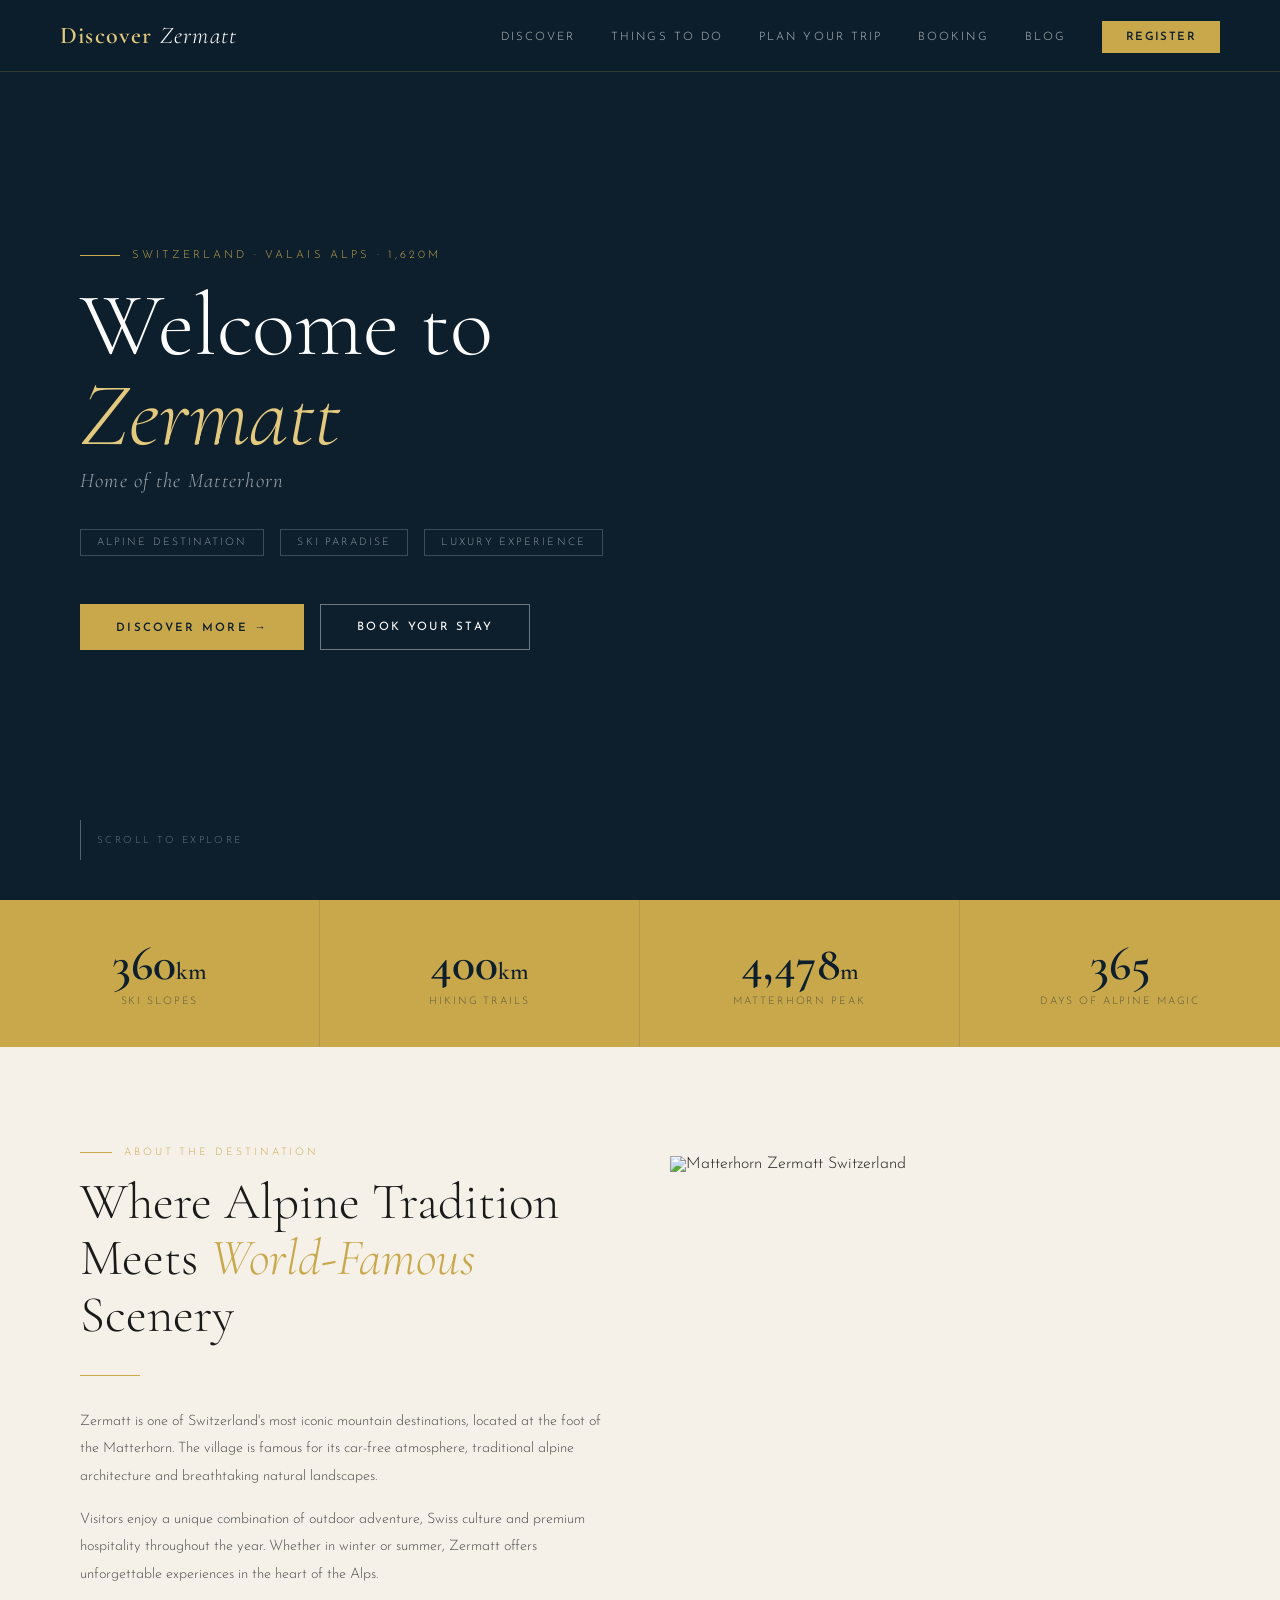
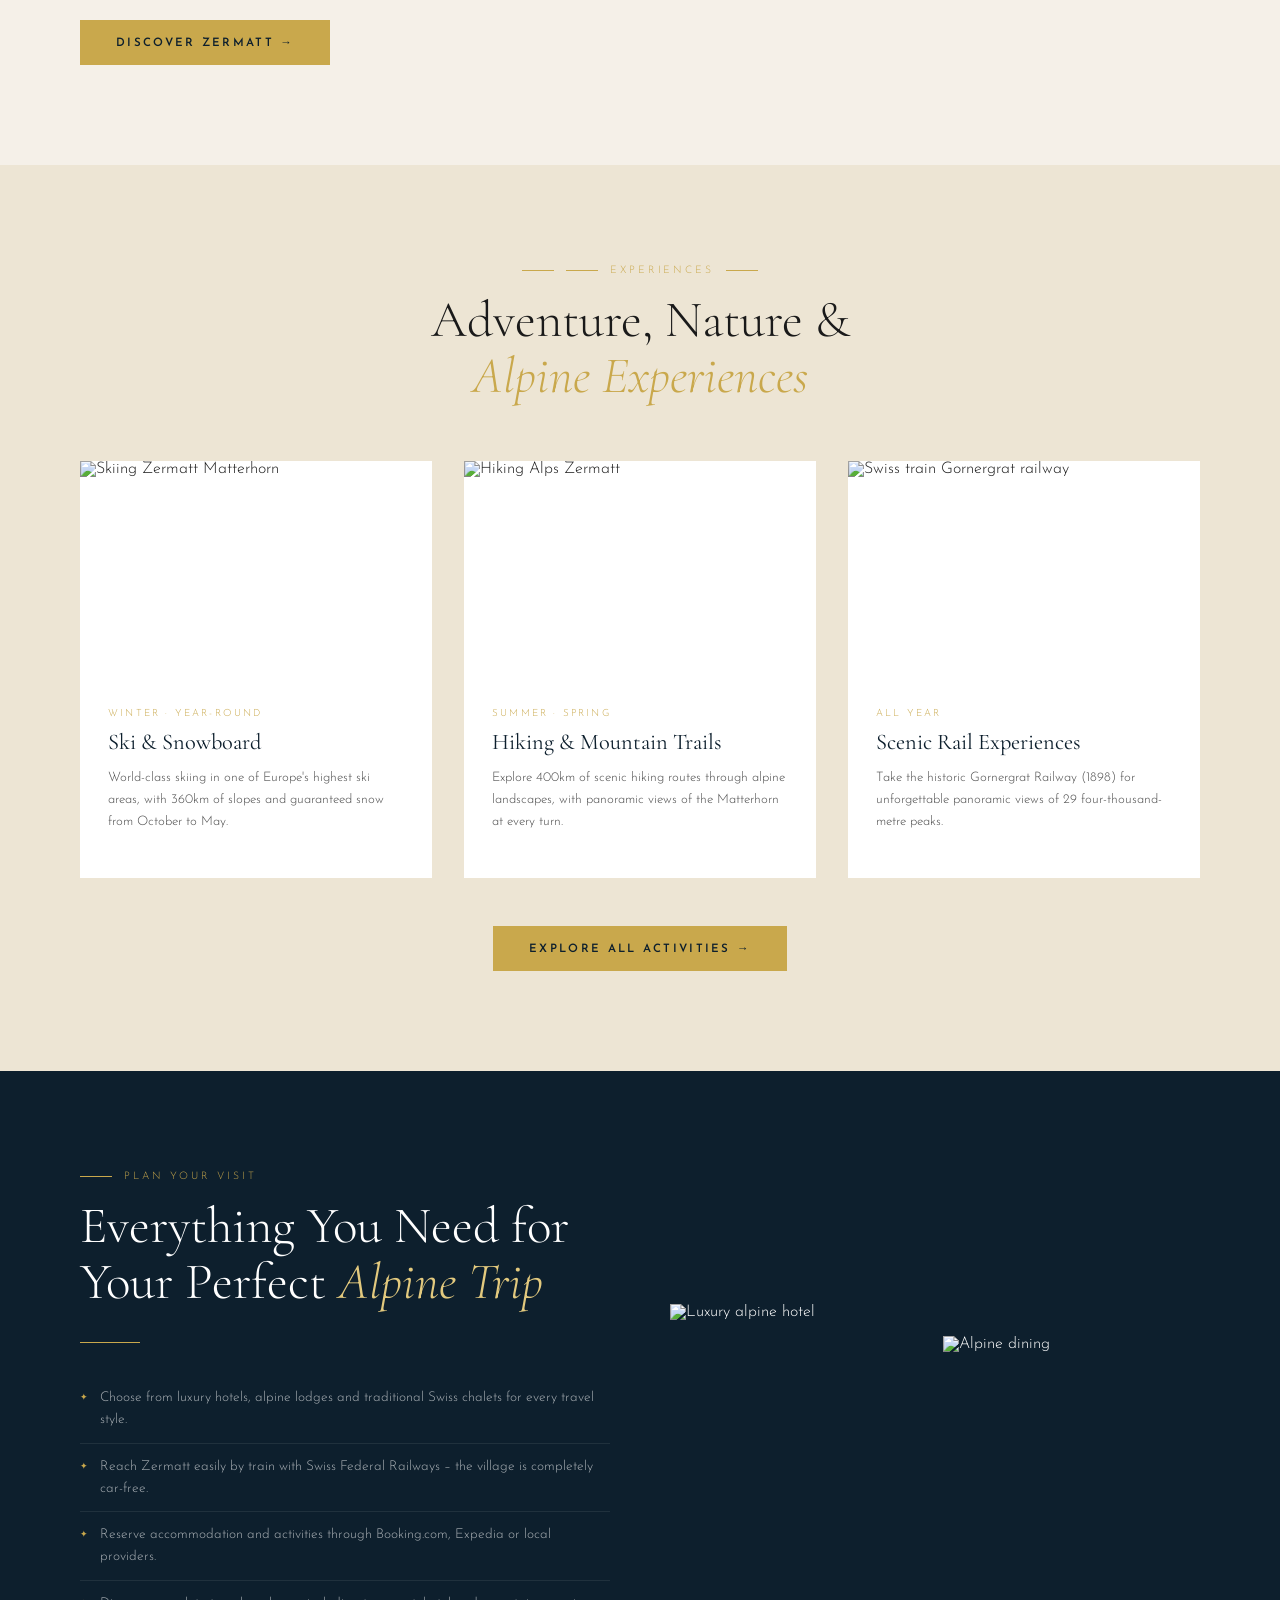
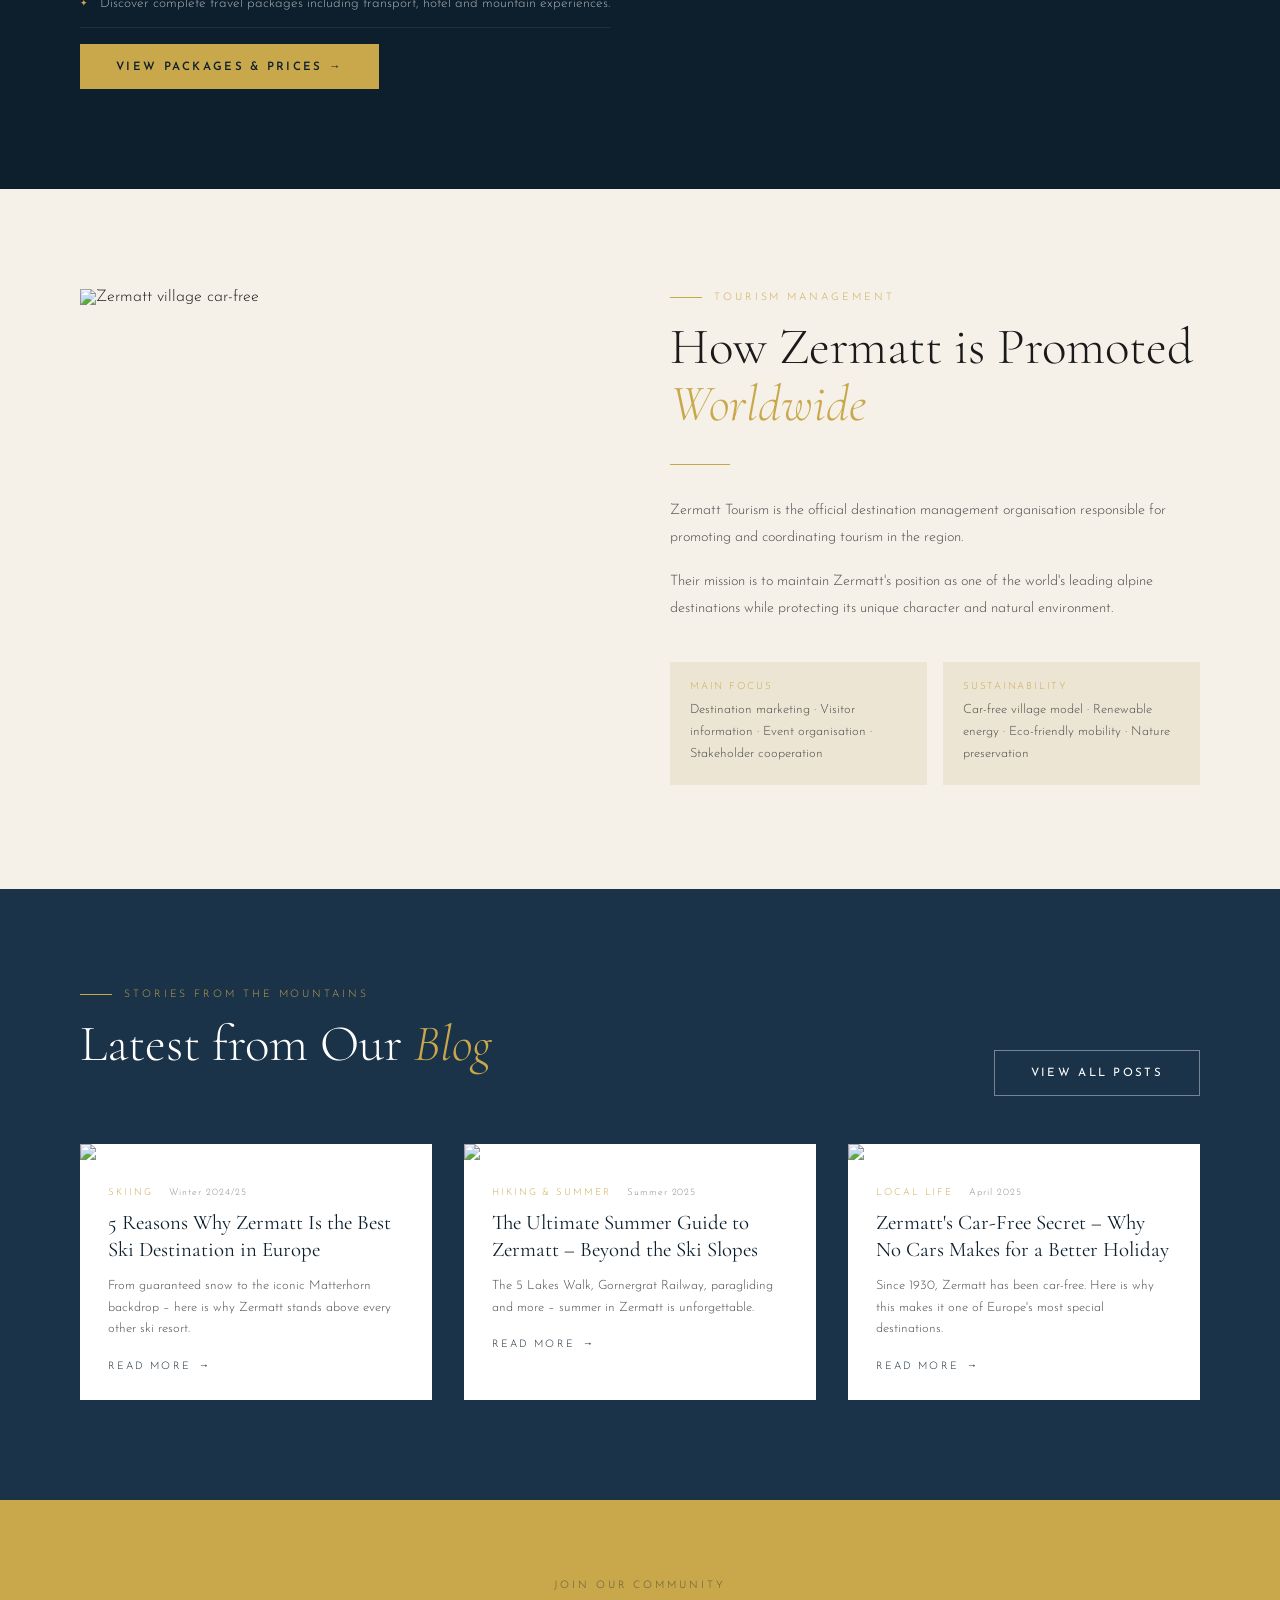
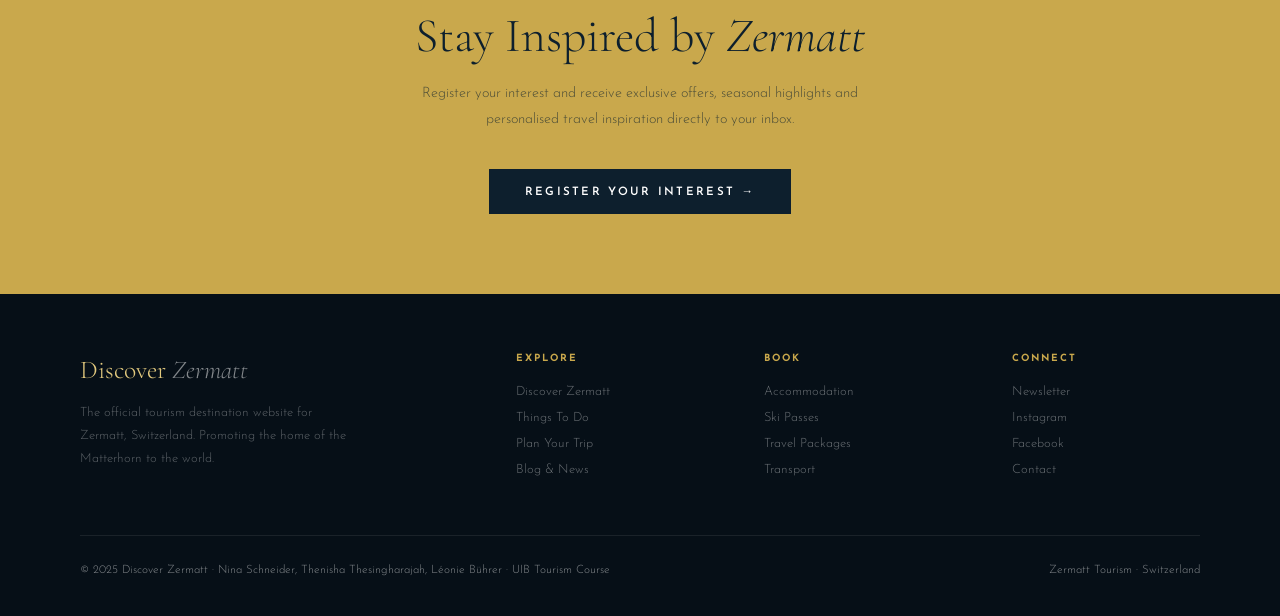
==== index.html @ 34cbb81f "Add files via upload" ====
<!DOCTYPE html>
<html lang="en">
<head>
<meta charset="UTF-8">
<meta name="viewport" content="width=device-width, initial-scale=1.0">
<title>Discover Zermatt – Home of the Matterhorn</title>
<meta name="description" content="Discover Zermatt – Switzerland's most iconic alpine destination. Plan your perfect mountain escape with world-class skiing, hiking, luxury hotels and breathtaking Matterhorn views.">
<link rel="stylesheet" href="style.css">
</head>
<body>

<nav>
  <a href="index.html" class="nav-logo">Discover <span>Zermatt</span></a>
  <ul class="nav-links">
    <li><a href="discover.html">Discover</a></li>
    <li><a href="things-to-do.html">Things To Do</a></li>
    <li><a href="plan.html">Plan Your Trip</a></li>
    <li><a href="booking.html">Booking</a></li>
    <li><a href="blog.html">Blog</a></li>
    <li><a href="register.html" class="nav-cta">Register</a></li>
  </ul>
</nav>

<!-- HERO -->
<section class="hero">
  <div class="hero-bg"></div>
  <div class="hero-overlay"></div>
  <div class="hero-content">
    <div class="hero-label">Switzerland · Valais Alps · 1,620m</div>
    <h1>Welcome to<br><em>Zermatt</em></h1>
    <p class="hero-sub">Home of the Matterhorn</p>
    <div class="hero-tags">
      <span class="hero-tag">Alpine Destination</span>
      <span class="hero-tag">Ski Paradise</span>
      <span class="hero-tag">Luxury Experience</span>
    </div>
    <div style="display:flex;gap:16px;flex-wrap:wrap;">
      <a href="discover.html" class="btn-primary">Discover More →</a>
      <a href="booking.html" class="btn-secondary">Book Your Stay</a>
    </div>
  </div>
  <div class="hero-scroll">
    <div class="scroll-line"></div>
    Scroll to explore
  </div>
</section>

<!-- STATS -->
<div class="stats-bar">
  <div class="stat">
    <div class="stat-number">360<span style="font-size:1.5rem">km</span></div>
    <div class="stat-label">Ski Slopes</div>
  </div>
  <div class="stat">
    <div class="stat-number">400<span style="font-size:1.5rem">km</span></div>
    <div class="stat-label">Hiking Trails</div>
  </div>
  <div class="stat">
    <div class="stat-number">4,478<span style="font-size:1.5rem">m</span></div>
    <div class="stat-label">Matterhorn Peak</div>
  </div>
  <div class="stat">
    <div class="stat-number">365</div>
    <div class="stat-label">Days of Alpine Magic</div>
  </div>
</div>

<!-- INTRO -->
<section class="section section-cream">
  <div class="grid-2">
    <div>
      <div class="section-label">About the Destination</div>
      <h2>Where Alpine Tradition Meets <em>World-Famous</em> Scenery</h2>
      <div class="gold-divider"></div>
      <p>Zermatt is one of Switzerland's most iconic mountain destinations, located at the foot of the Matterhorn. The village is famous for its car-free atmosphere, traditional alpine architecture and breathtaking natural landscapes.</p>
      <p>Visitors enjoy a unique combination of outdoor adventure, Swiss culture and premium hospitality throughout the year. Whether in winter or summer, Zermatt offers unforgettable experiences in the heart of the Alps.</p>
      <br>
      <a href="discover.html" class="btn-primary">Discover Zermatt →</a>
    </div>
    <div class="img-frame">
      <img src="https://images.unsplash.com/photo-1506905925346-21bda4d32df4?w=800&q=80" alt="Matterhorn Zermatt Switzerland">
    </div>
  </div>
</section>

<!-- THINGS TO DO -->
<section class="section section-cream-dark">
  <div style="text-align:center;margin-bottom:56px;">
    <div class="section-label" style="justify-content:center;">
      <span style="display:block;width:32px;height:1px;background:var(--gold);"></span>
      Experiences
      <span style="display:block;width:32px;height:1px;background:var(--gold);"></span>
    </div>
    <h2 style="text-align:center;">Adventure, Nature &<br><em>Alpine Experiences</em></h2>
  </div>
  <div class="grid-3">
    <div class="card">
      <img class="card-img" src="https://images.unsplash.com/photo-1551698618-1dfe5d97d256?w=600&q=80" alt="Skiing Zermatt Matterhorn">
      <div class="card-body">
        <div class="card-label">Winter · Year-Round</div>
        <h3>Ski & Snowboard</h3>
        <p>World-class skiing in one of Europe's highest ski areas, with 360km of slopes and guaranteed snow from October to May.</p>
      </div>
    </div>
    <div class="card">
      <img class="card-img" src="https://images.unsplash.com/photo-1464822759023-fed622ff2c3b?w=600&q=80" alt="Hiking Alps Zermatt">
      <div class="card-body">
        <div class="card-label">Summer · Spring</div>
        <h3>Hiking & Mountain Trails</h3>
        <p>Explore 400km of scenic hiking routes through alpine landscapes, with panoramic views of the Matterhorn at every turn.</p>
      </div>
    </div>
    <div class="card">
      <img class="card-img" src="https://images.unsplash.com/photo-1544198365-f5d60b6d8190?w=600&q=80" alt="Swiss train Gornergrat railway">
      <div class="card-body">
        <div class="card-label">All Year</div>
        <h3>Scenic Rail Experiences</h3>
        <p>Take the historic Gornergrat Railway (1898) for unforgettable panoramic views of 29 four-thousand-metre peaks.</p>
      </div>
    </div>
  </div>
  <div style="text-align:center;margin-top:48px;">
    <a href="things-to-do.html" class="btn-primary">Explore All Activities →</a>
  </div>
</section>

<!-- PLAN YOUR TRIP TEASER -->
<section class="section section-dark">
  <div class="grid-2">
    <div>
      <div class="section-label">Plan Your Visit</div>
      <h2>Everything You Need for Your Perfect <em>Alpine Trip</em></h2>
      <div class="gold-divider"></div>
      <ul class="styled-list">
        <li>Choose from luxury hotels, alpine lodges and traditional Swiss chalets for every travel style.</li>
        <li>Reach Zermatt easily by train with Swiss Federal Railways – the village is completely car-free.</li>
        <li>Reserve accommodation and activities through Booking.com, Expedia or local providers.</li>
        <li>Discover complete travel packages including transport, hotel and mountain experiences.</li>
      </ul>
      <br>
      <a href="booking.html" class="btn-primary">View Packages & Prices →</a>
    </div>
    <div style="display:grid;grid-template-columns:1fr 1fr;gap:16px;">
      <img src="https://images.unsplash.com/photo-1542314831-068cd1dbfeeb?w=400&q=80" alt="Luxury alpine hotel" style="width:100%;height:220px;object-fit:cover;">
      <img src="https://images.unsplash.com/photo-1555396273-367ea4eb4db5?w=400&q=80" alt="Alpine dining" style="width:100%;height:220px;object-fit:cover;margin-top:32px;">
    </div>
  </div>
</section>

<!-- DMO / TOURISM MANAGEMENT -->
<section class="section section-cream">
  <div class="grid-2">
    <div class="img-frame">
      <img src="https://images.unsplash.com/photo-1531210483974-4f8205d03263?w=800&q=80" alt="Zermatt village car-free">
    </div>
    <div>
      <div class="section-label">Tourism Management</div>
      <h2>How Zermatt is Promoted <em>Worldwide</em></h2>
      <div class="gold-divider"></div>
      <p>Zermatt Tourism is the official destination management organisation responsible for promoting and coordinating tourism in the region.</p>
      <p>Their mission is to maintain Zermatt's position as one of the world's leading alpine destinations while protecting its unique character and natural environment.</p>
      <br>
      <div style="display:grid;grid-template-columns:1fr 1fr;gap:16px;margin-top:8px;">
        <div style="padding:20px;background:var(--cream-dark);">
          <div style="font-size:0.62rem;letter-spacing:0.18em;text-transform:uppercase;color:var(--gold);margin-bottom:8px;">Main Focus</div>
          <div style="font-size:0.8rem;color:var(--text-mid);line-height:1.7;">Destination marketing · Visitor information · Event organisation · Stakeholder cooperation</div>
        </div>
        <div style="padding:20px;background:var(--cream-dark);">
          <div style="font-size:0.62rem;letter-spacing:0.18em;text-transform:uppercase;color:var(--gold);margin-bottom:8px;">Sustainability</div>
          <div style="font-size:0.8rem;color:var(--text-mid);line-height:1.7;">Car-free village model · Renewable energy · Eco-friendly mobility · Nature preservation</div>
        </div>
      </div>
    </div>
  </div>
</section>

<!-- BLOG TEASER -->
<section class="section section-mid">
  <div style="display:flex;justify-content:space-between;align-items:flex-end;margin-bottom:48px;">
    <div>
      <div class="section-label">Stories from the Mountains</div>
      <h2>Latest from Our <em>Blog</em></h2>
    </div>
    <a href="blog.html" class="btn-secondary">View All Posts</a>
  </div>
  <div class="grid-3">
    <div class="blog-card">
      <img src="https://images.unsplash.com/photo-1551698618-1dfe5d97d256?w=600&q=80" alt="Skiing Matterhorn">
      <div class="blog-body">
        <div class="blog-meta">
          <span class="blog-cat">Skiing</span>
          <span class="blog-date">Winter 2024/25</span>
        </div>
        <h3>5 Reasons Why Zermatt Is the Best Ski Destination in Europe</h3>
        <p>From guaranteed snow to the iconic Matterhorn backdrop – here is why Zermatt stands above every other ski resort.</p>
        <a href="blog.html" class="read-more">Read More</a>
      </div>
    </div>
    <div class="blog-card">
      <img src="https://images.unsplash.com/photo-1464822759023-fed622ff2c3b?w=600&q=80" alt="Hiking summer Alps">
      <div class="blog-body">
        <div class="blog-meta">
          <span class="blog-cat">Hiking & Summer</span>
          <span class="blog-date">Summer 2025</span>
        </div>
        <h3>The Ultimate Summer Guide to Zermatt – Beyond the Ski Slopes</h3>
        <p>The 5 Lakes Walk, Gornergrat Railway, paragliding and more – summer in Zermatt is unforgettable.</p>
        <a href="blog.html" class="read-more">Read More</a>
      </div>
    </div>
    <div class="blog-card">
      <img src="https://images.unsplash.com/photo-1531210483974-4f8205d03263?w=600&q=80" alt="Zermatt village car-free">
      <div class="blog-body">
        <div class="blog-meta">
          <span class="blog-cat">Local Life</span>
          <span class="blog-date">April 2025</span>
        </div>
        <h3>Zermatt's Car-Free Secret – Why No Cars Makes for a Better Holiday</h3>
        <p>Since 1930, Zermatt has been car-free. Here is why this makes it one of Europe's most special destinations.</p>
        <a href="blog.html" class="read-more">Read More</a>
      </div>
    </div>
  </div>
</section>

<!-- NEWSLETTER CTA -->
<section style="background:var(--gold);padding:80px;text-align:center;">
  <div style="font-size:0.65rem;letter-spacing:0.28em;text-transform:uppercase;color:rgba(13,31,45,0.6);margin-bottom:16px;">Join Our Community</div>
  <h2 style="font-family:'Cormorant Garamond',serif;font-size:clamp(2rem,4vw,3rem);color:var(--navy);font-weight:300;margin-bottom:16px;">Stay Inspired by <em style="font-style:italic;">Zermatt</em></h2>
  <p style="color:rgba(13,31,45,0.65);font-size:0.9rem;margin-bottom:36px;max-width:500px;margin-left:auto;margin-right:auto;line-height:1.8;">Register your interest and receive exclusive offers, seasonal highlights and personalised travel inspiration directly to your inbox.</p>
  <a href="register.html" class="btn-primary" style="background:var(--navy);color:var(--white);">Register Your Interest →</a>
</section>

<footer>
  <div class="footer-grid">
    <div>
      <div class="footer-brand">Discover <span>Zermatt</span></div>
      <p class="footer-desc">The official tourism destination website for Zermatt, Switzerland. Promoting the home of the Matterhorn to the world.</p>
    </div>
    <div class="footer-col">
      <h4>Explore</h4>
      <ul>
        <li><a href="discover.html">Discover Zermatt</a></li>
        <li><a href="things-to-do.html">Things To Do</a></li>
        <li><a href="plan.html">Plan Your Trip</a></li>
        <li><a href="blog.html">Blog & News</a></li>
      </ul>
    </div>
    <div class="footer-col">
      <h4>Book</h4>
      <ul>
        <li><a href="booking.html">Accommodation</a></li>
        <li><a href="booking.html">Ski Passes</a></li>
        <li><a href="booking.html">Travel Packages</a></li>
        <li><a href="booking.html">Transport</a></li>
      </ul>
    </div>
    <div class="footer-col">
      <h4>Connect</h4>
      <ul>
        <li><a href="register.html">Newsletter</a></li>
        <li><a href="#">Instagram</a></li>
        <li><a href="#">Facebook</a></li>
        <li><a href="#">Contact</a></li>
      </ul>
    </div>
  </div>
  <div class="footer-bottom">
    <span>© 2025 Discover Zermatt · Nina Schneider, Thenisha Thesingharajah, Léonie Bührer · UIB Tourism Course</span>
    <span>Zermatt Tourism · Switzerland</span>
  </div>
</footer>

</body>
</html>
---- style.css ----
@import url('https://fonts.googleapis.com/css2?family=Cormorant+Garamond:ital,wght@0,300;0,400;0,600;1,300;1,400&family=Josefin+Sans:wght@200;300;400;600&display=swap');

:root {
  --navy: #0d1f2d;
  --navy-mid: #1a3348;
  --navy-light: #254a66;
  --gold: #c9a84c;
  --gold-light: #e2c97e;
  --cream: #f5f0e8;
  --cream-dark: #ede5d4;
  --white: #ffffff;
  --text-dark: #1a1a1a;
  --text-mid: #4a4a4a;
  --text-light: #8a8a8a;
}

* { margin: 0; padding: 0; box-sizing: border-box; }

html { scroll-behavior: smooth; }

body {
  font-family: 'Josefin Sans', sans-serif;
  font-weight: 300;
  background: var(--cream);
  color: var(--text-dark);
  overflow-x: hidden;
}

/* NAV */
nav {
  position: fixed;
  top: 0; left: 0; right: 0;
  z-index: 1000;
  padding: 0 60px;
  height: 72px;
  display: flex;
  align-items: center;
  justify-content: space-between;
  background: rgba(13, 31, 45, 0.92);
  backdrop-filter: blur(12px);
  border-bottom: 1px solid rgba(201, 168, 76, 0.2);
}

.nav-logo {
  font-family: 'Cormorant Garamond', serif;
  font-size: 1.5rem;
  font-weight: 600;
  color: var(--gold-light);
  text-decoration: none;
  letter-spacing: 0.05em;
}

.nav-logo span {
  color: var(--white);
  font-weight: 300;
  font-style: italic;
}

.nav-links {
  display: flex;
  gap: 36px;
  list-style: none;
}

.nav-links a {
  color: rgba(255,255,255,0.75);
  text-decoration: none;
  font-size: 0.72rem;
  letter-spacing: 0.18em;
  text-transform: uppercase;
  transition: color 0.3s;
}

.nav-links a:hover { color: var(--gold-light); }

.nav-cta {
  background: var(--gold);
  color: var(--navy) !important;
  padding: 10px 24px;
  font-weight: 600 !important;
  letter-spacing: 0.12em !important;
  transition: background 0.3s !important;
}

.nav-cta:hover { background: var(--gold-light) !important; color: var(--navy) !important; }

/* HERO */
.hero {
  height: 100vh;
  min-height: 700px;
  position: relative;
  display: flex;
  align-items: center;
  overflow: hidden;
  background: var(--navy);
}

.hero-bg {
  position: absolute;
  inset: 0;
  background: url('https://images.unsplash.com/photo-1531210483974-4f8205d03263?w=1800&q=80') center/cover;
  opacity: 0.45;
  transform: scale(1.05);
  animation: slowZoom 20s ease-in-out infinite alternate;
}

@keyframes slowZoom {
  from { transform: scale(1.0); }
  to { transform: scale(1.08); }
}

.hero-overlay {
  position: absolute;
  inset: 0;
  background: linear-gradient(135deg, rgba(13,31,45,0.85) 0%, rgba(13,31,45,0.3) 60%, transparent 100%);
}

.hero-content {
  position: relative;
  z-index: 2;
  padding: 0 80px;
  max-width: 750px;
  animation: fadeUp 1.2s ease both;
}

@keyframes fadeUp {
  from { opacity: 0; transform: translateY(40px); }
  to { opacity: 1; transform: translateY(0); }
}

.hero-label {
  font-size: 0.7rem;
  letter-spacing: 0.28em;
  text-transform: uppercase;
  color: var(--gold);
  margin-bottom: 20px;
  display: flex;
  align-items: center;
  gap: 12px;
}

.hero-label::before {
  content: '';
  display: block;
  width: 40px;
  height: 1px;
  background: var(--gold);
}

.hero h1 {
  font-family: 'Cormorant Garamond', serif;
  font-size: clamp(3.5rem, 7vw, 6rem);
  font-weight: 300;
  color: var(--white);
  line-height: 1.0;
  margin-bottom: 8px;
}

.hero h1 em {
  font-style: italic;
  color: var(--gold-light);
}

.hero-sub {
  font-family: 'Cormorant Garamond', serif;
  font-size: 1.3rem;
  color: rgba(255,255,255,0.6);
  font-style: italic;
  margin-bottom: 36px;
  letter-spacing: 0.06em;
}

.hero-tags {
  display: flex;
  gap: 16px;
  margin-bottom: 48px;
  flex-wrap: wrap;
}

.hero-tag {
  font-size: 0.65rem;
  letter-spacing: 0.2em;
  text-transform: uppercase;
  color: rgba(255,255,255,0.55);
  border: 1px solid rgba(255,255,255,0.2);
  padding: 7px 16px;
}

.btn-primary {
  display: inline-flex;
  align-items: center;
  gap: 12px;
  background: var(--gold);
  color: var(--navy);
  padding: 16px 36px;
  font-family: 'Josefin Sans', sans-serif;
  font-size: 0.72rem;
  font-weight: 600;
  letter-spacing: 0.2em;
  text-transform: uppercase;
  text-decoration: none;
  transition: all 0.3s;
}

.btn-primary:hover {
  background: var(--gold-light);
  transform: translateX(4px);
}

.btn-secondary {
  display: inline-flex;
  align-items: center;
  gap: 12px;
  background: transparent;
  color: var(--white);
  padding: 16px 36px;
  font-family: 'Josefin Sans', sans-serif;
  font-size: 0.72rem;
  font-weight: 400;
  letter-spacing: 0.2em;
  text-transform: uppercase;
  text-decoration: none;
  border: 1px solid rgba(255,255,255,0.4);
  transition: all 0.3s;
}

.btn-secondary:hover {
  border-color: var(--gold);
  color: var(--gold-light);
}

.hero-scroll {
  position: absolute;
  bottom: 40px;
  left: 80px;
  display: flex;
  align-items: center;
  gap: 16px;
  color: rgba(255,255,255,0.4);
  font-size: 0.62rem;
  letter-spacing: 0.24em;
  text-transform: uppercase;
  z-index: 2;
}

.scroll-line {
  width: 1px;
  height: 40px;
  background: rgba(255,255,255,0.3);
  animation: scrollAnim 2s ease-in-out infinite;
}

@keyframes scrollAnim {
  0%, 100% { transform: scaleY(1); opacity: 0.3; }
  50% { transform: scaleY(0.6); opacity: 0.8; }
}

/* SECTIONS */
.section {
  padding: 100px 80px;
}

.section-sm {
  padding: 60px 80px;
}

.section-dark {
  background: var(--navy);
  color: var(--white);
}

.section-mid {
  background: var(--navy-mid);
  color: var(--white);
}

.section-cream {
  background: var(--cream);
}

.section-cream-dark {
  background: var(--cream-dark);
}

.section-label {
  font-size: 0.65rem;
  letter-spacing: 0.28em;
  text-transform: uppercase;
  color: var(--gold);
  margin-bottom: 16px;
  display: flex;
  align-items: center;
  gap: 12px;
}

.section-label::before {
  content: '';
  display: block;
  width: 32px;
  height: 1px;
  background: var(--gold);
}

.section h2 {
  font-family: 'Cormorant Garamond', serif;
  font-size: clamp(2.2rem, 4vw, 3.5rem);
  font-weight: 300;
  line-height: 1.1;
  margin-bottom: 24px;
}

.section h2 em {
  font-style: italic;
  color: var(--gold);
}

.section-dark h2 em { color: var(--gold-light); }

.section p {
  font-size: 0.9rem;
  line-height: 1.9;
  color: var(--text-mid);
  max-width: 660px;
  margin-bottom: 16px;
}

.section-dark p, .section-mid p { color: rgba(255,255,255,0.65); }

/* GRID LAYOUTS */
.grid-2 {
  display: grid;
  grid-template-columns: 1fr 1fr;
  gap: 60px;
  align-items: center;
}

.grid-3 {
  display: grid;
  grid-template-columns: repeat(3, 1fr);
  gap: 32px;
}

.grid-4 {
  display: grid;
  grid-template-columns: repeat(4, 1fr);
  gap: 24px;
}

/* CARDS */
.card {
  background: var(--white);
  overflow: hidden;
  transition: transform 0.3s, box-shadow 0.3s;
}

.card:hover {
  transform: translateY(-6px);
  box-shadow: 0 20px 60px rgba(13,31,45,0.12);
}

.card-img {
  width: 100%;
  height: 220px;
  object-fit: cover;
  display: block;
}

.card-body {
  padding: 28px;
}

.card-label {
  font-size: 0.62rem;
  letter-spacing: 0.22em;
  text-transform: uppercase;
  color: var(--gold);
  margin-bottom: 10px;
}

.card h3 {
  font-family: 'Cormorant Garamond', serif;
  font-size: 1.4rem;
  font-weight: 400;
  margin-bottom: 12px;
  color: var(--navy);
}

.card p {
  font-size: 0.82rem;
  line-height: 1.7;
  color: var(--text-mid);
  max-width: none;
}

.card-dark {
  background: var(--navy-mid);
}

.card-dark h3 { color: var(--white); }
.card-dark p { color: rgba(255,255,255,0.6); }

/* IMAGE with GOLD FRAME effect */
.img-frame {
  position: relative;
}

.img-frame img {
  width: 100%;
  height: 500px;
  object-fit: cover;
  display: block;
}

.img-frame::before {
  content: '';
  position: absolute;
  top: -16px;
  left: -16px;
  right: 16px;
  bottom: 16px;
  border: 1px solid var(--gold);
  z-index: -1;
  opacity: 0.4;
}

/* DIVIDER */
.gold-divider {
  width: 60px;
  height: 1px;
  background: var(--gold);
  margin: 32px 0;
}

/* BOOKING BOXES */
.booking-box {
  background: var(--white);
  border-left: 3px solid var(--gold);
  padding: 32px;
  margin-bottom: 24px;
}

.booking-box h3 {
  font-family: 'Cormorant Garamond', serif;
  font-size: 1.4rem;
  color: var(--navy);
  margin-bottom: 12px;
}

.booking-box p {
  font-size: 0.85rem;
  color: var(--text-mid);
  line-height: 1.7;
  margin-bottom: 16px;
}

.btn-book {
  display: inline-flex;
  align-items: center;
  gap: 8px;
  background: var(--navy);
  color: var(--white);
  padding: 12px 28px;
  font-size: 0.68rem;
  letter-spacing: 0.18em;
  text-transform: uppercase;
  text-decoration: none;
  transition: background 0.3s;
}

.btn-book:hover { background: var(--gold); color: var(--navy); }

/* PACKAGE CARDS */
.package-card {
  background: var(--navy-mid);
  color: var(--white);
  padding: 40px 32px;
  position: relative;
  overflow: hidden;
  transition: transform 0.3s;
}

.package-card:hover { transform: translateY(-6px); }

.package-card::before {
  content: '';
  position: absolute;
  top: 0; left: 0; right: 0;
  height: 3px;
  background: var(--gold);
}

.package-card.featured::before {
  background: linear-gradient(90deg, var(--gold), var(--gold-light));
}

.package-name {
  font-size: 0.62rem;
  letter-spacing: 0.24em;
  text-transform: uppercase;
  color: var(--gold);
  margin-bottom: 16px;
}

.package-card h3 {
  font-family: 'Cormorant Garamond', serif;
  font-size: 1.5rem;
  color: var(--white);
  margin-bottom: 20px;
}

.package-price {
  font-family: 'Cormorant Garamond', serif;
  font-size: 2.2rem;
  color: var(--gold-light);
  margin-bottom: 24px;
}

.package-price span {
  font-family: 'Josefin Sans', sans-serif;
  font-size: 0.75rem;
  color: rgba(255,255,255,0.5);
  letter-spacing: 0.1em;
}

.package-features {
  list-style: none;
  margin-bottom: 32px;
}

.package-features li {
  font-size: 0.8rem;
  color: rgba(255,255,255,0.65);
  padding: 8px 0;
  border-bottom: 1px solid rgba(255,255,255,0.08);
  display: flex;
  align-items: center;
  gap: 10px;
}

.package-features li::before {
  content: '✦';
  color: var(--gold);
  font-size: 0.55rem;
}

/* FORM */
.form-group {
  margin-bottom: 24px;
}

.form-group label {
  display: block;
  font-size: 0.65rem;
  letter-spacing: 0.2em;
  text-transform: uppercase;
  color: var(--text-mid);
  margin-bottom: 8px;
}

.form-group input,
.form-group select,
.form-group textarea {
  width: 100%;
  padding: 14px 18px;
  background: var(--white);
  border: 1px solid rgba(13,31,45,0.15);
  font-family: 'Josefin Sans', sans-serif;
  font-size: 0.85rem;
  color: var(--text-dark);
  outline: none;
  transition: border-color 0.3s;
}

.form-group input:focus,
.form-group select:focus,
.form-group textarea:focus {
  border-color: var(--gold);
}

.form-grid-2 {
  display: grid;
  grid-template-columns: 1fr 1fr;
  gap: 20px;
}

.checkbox-group {
  display: flex;
  flex-wrap: wrap;
  gap: 10px;
}

.checkbox-item {
  display: flex;
  align-items: center;
  gap: 8px;
  font-size: 0.78rem;
  cursor: pointer;
}

.checkbox-item input { width: auto; }

.btn-submit {
  background: var(--gold);
  color: var(--navy);
  padding: 18px 48px;
  font-family: 'Josefin Sans', sans-serif;
  font-size: 0.72rem;
  font-weight: 600;
  letter-spacing: 0.2em;
  text-transform: uppercase;
  border: none;
  cursor: pointer;
  transition: all 0.3s;
  width: 100%;
}

.btn-submit:hover { background: var(--gold-light); }

/* BLOG */
.blog-card {
  background: var(--white);
  overflow: hidden;
  transition: transform 0.3s;
}

.blog-card:hover { transform: translateY(-4px); }

.blog-card img {
  width: 100%;
  height: 240px;
  object-fit: cover;
}

.blog-body {
  padding: 28px;
}

.blog-meta {
  display: flex;
  gap: 16px;
  margin-bottom: 12px;
}

.blog-cat {
  font-size: 0.6rem;
  letter-spacing: 0.2em;
  text-transform: uppercase;
  color: var(--gold);
}

.blog-date {
  font-size: 0.6rem;
  letter-spacing: 0.1em;
  color: var(--text-light);
}

.blog-card h3 {
  font-family: 'Cormorant Garamond', serif;
  font-size: 1.3rem;
  font-weight: 400;
  color: var(--navy);
  margin-bottom: 12px;
  line-height: 1.3;
}

.blog-card p {
  font-size: 0.8rem;
  color: var(--text-mid);
  line-height: 1.7;
  margin-bottom: 20px;
}

.read-more {
  font-size: 0.65rem;
  letter-spacing: 0.2em;
  text-transform: uppercase;
  color: var(--navy);
  text-decoration: none;
  display: flex;
  align-items: center;
  gap: 8px;
  transition: color 0.3s;
}

.read-more:hover { color: var(--gold); }
.read-more::after { content: '→'; }

/* PRICE TABLE */
.price-table {
  width: 100%;
  border-collapse: collapse;
  font-size: 0.85rem;
}

.price-table th {
  background: var(--navy);
  color: var(--gold-light);
  padding: 14px 20px;
  text-align: left;
  font-size: 0.65rem;
  letter-spacing: 0.18em;
  text-transform: uppercase;
  font-weight: 400;
}

.price-table td {
  padding: 14px 20px;
  border-bottom: 1px solid rgba(13,31,45,0.08);
  color: var(--text-mid);
}

.price-table tr:nth-child(even) td { background: rgba(13,31,45,0.02); }

.price-highlight {
  color: var(--navy);
  font-weight: 600;
}

/* STATS BAR */
.stats-bar {
  display: grid;
  grid-template-columns: repeat(4, 1fr);
  background: var(--gold);
}

.stat {
  padding: 40px 32px;
  text-align: center;
  border-right: 1px solid rgba(13,31,45,0.1);
}

.stat:last-child { border-right: none; }

.stat-number {
  font-family: 'Cormorant Garamond', serif;
  font-size: 3rem;
  font-weight: 600;
  color: var(--navy);
  line-height: 1;
  margin-bottom: 8px;
}

.stat-label {
  font-size: 0.65rem;
  letter-spacing: 0.18em;
  text-transform: uppercase;
  color: rgba(13,31,45,0.6);
}

/* FOOTER */
footer {
  background: #060f17;
  color: rgba(255,255,255,0.5);
  padding: 60px 80px 40px;
}

.footer-grid {
  display: grid;
  grid-template-columns: 2fr 1fr 1fr 1fr;
  gap: 60px;
  margin-bottom: 48px;
}

.footer-brand {
  font-family: 'Cormorant Garamond', serif;
  font-size: 1.6rem;
  color: var(--gold-light);
  margin-bottom: 16px;
}

.footer-brand span { color: rgba(255,255,255,0.5); font-style: italic; font-weight: 300; }

.footer-desc {
  font-size: 0.8rem;
  line-height: 1.8;
  color: rgba(255,255,255,0.35);
  max-width: 280px;
}

.footer-col h4 {
  font-size: 0.62rem;
  letter-spacing: 0.2em;
  text-transform: uppercase;
  color: var(--gold);
  margin-bottom: 20px;
}

.footer-col ul { list-style: none; }

.footer-col ul li {
  margin-bottom: 10px;
}

.footer-col ul a {
  color: rgba(255,255,255,0.4);
  text-decoration: none;
  font-size: 0.8rem;
  transition: color 0.3s;
}

.footer-col ul a:hover { color: var(--gold-light); }

.footer-bottom {
  border-top: 1px solid rgba(255,255,255,0.08);
  padding-top: 28px;
  display: flex;
  justify-content: space-between;
  align-items: center;
  font-size: 0.72rem;
}

/* PAGE HERO (smaller) */
.page-hero {
  height: 60vh;
  min-height: 400px;
  position: relative;
  display: flex;
  align-items: flex-end;
  padding-bottom: 60px;
  overflow: hidden;
  background: var(--navy);
}

.page-hero-bg {
  position: absolute;
  inset: 0;
  background-size: cover;
  background-position: center;
  opacity: 0.4;
}

.page-hero-overlay {
  position: absolute;
  inset: 0;
  background: linear-gradient(to top, rgba(13,31,45,0.9) 0%, rgba(13,31,45,0.2) 100%);
}

.page-hero-content {
  position: relative;
  z-index: 2;
  padding: 0 80px;
  animation: fadeUp 0.8s ease both;
}

.page-hero-content h1 {
  font-family: 'Cormorant Garamond', serif;
  font-size: clamp(2.5rem, 5vw, 4.5rem);
  font-weight: 300;
  color: var(--white);
  margin-bottom: 8px;
}

.page-hero-content h1 em {
  font-style: italic;
  color: var(--gold-light);
}

.page-hero-content p {
  font-size: 0.85rem;
  color: rgba(255,255,255,0.55);
  letter-spacing: 0.08em;
  max-width: none;
}

/* BREADCRUMB */
.breadcrumb {
  background: var(--cream-dark);
  padding: 14px 80px;
  font-size: 0.65rem;
  letter-spacing: 0.14em;
  text-transform: uppercase;
  color: var(--text-light);
}

.breadcrumb a {
  color: var(--text-light);
  text-decoration: none;
}

.breadcrumb a:hover { color: var(--gold); }

.breadcrumb span { margin: 0 8px; }

/* HIGHLIGHT BOX */
.highlight-box {
  background: var(--navy);
  color: var(--white);
  padding: 48px;
  position: relative;
}

.highlight-box::before {
  content: '';
  position: absolute;
  top: 0; left: 0;
  width: 4px;
  height: 100%;
  background: var(--gold);
}

.highlight-box h3 {
  font-family: 'Cormorant Garamond', serif;
  font-size: 1.6rem;
  margin-bottom: 16px;
  color: var(--gold-light);
}

.highlight-box p {
  color: rgba(255,255,255,0.65);
  font-size: 0.85rem;
  line-height: 1.8;
}

/* ACTIVITY BADGE */
.activity-badge {
  display: inline-flex;
  align-items: center;
  gap: 8px;
  background: var(--gold);
  color: var(--navy);
  padding: 6px 16px;
  font-size: 0.62rem;
  font-weight: 600;
  letter-spacing: 0.18em;
  text-transform: uppercase;
  margin-bottom: 24px;
}

/* LIST STYLED */
.styled-list {
  list-style: none;
  padding: 0;
}

.styled-list li {
  padding: 12px 0;
  border-bottom: 1px solid rgba(13,31,45,0.08);
  font-size: 0.85rem;
  color: var(--text-mid);
  display: flex;
  align-items: flex-start;
  gap: 12px;
  line-height: 1.6;
}

.styled-list li::before {
  content: '✦';
  color: var(--gold);
  font-size: 0.55rem;
  margin-top: 4px;
  flex-shrink: 0;
}

.section-dark .styled-list li {
  border-bottom-color: rgba(255,255,255,0.08);
  color: rgba(255,255,255,0.65);
}

/* RESPONSIVE */
@media (max-width: 1024px) {
  nav { padding: 0 32px; }
  .hero-content { padding: 0 40px; }
  .section { padding: 80px 40px; }
  .section-sm { padding: 48px 40px; }
  .page-hero-content { padding: 0 40px; }
  .breadcrumb { padding: 14px 40px; }
  .grid-2 { grid-template-columns: 1fr; gap: 40px; }
  .grid-3 { grid-template-columns: 1fr 1fr; }
  .grid-4 { grid-template-columns: 1fr 1fr; }
  .stats-bar { grid-template-columns: repeat(2, 1fr); }
  .footer-grid { grid-template-columns: 1fr 1fr; gap: 40px; }
  .nav-links { display: none; }
}

@media (max-width: 640px) {
  .hero-content { padding: 0 24px; }
  .section { padding: 60px 24px; }
  .grid-3 { grid-template-columns: 1fr; }
  .grid-4 { grid-template-columns: 1fr; }
  .form-grid-2 { grid-template-columns: 1fr; }
  .stats-bar { grid-template-columns: 1fr 1fr; }
  .footer-grid { grid-template-columns: 1fr; }
  .footer-bottom { flex-direction: column; gap: 12px; text-align: center; }
}
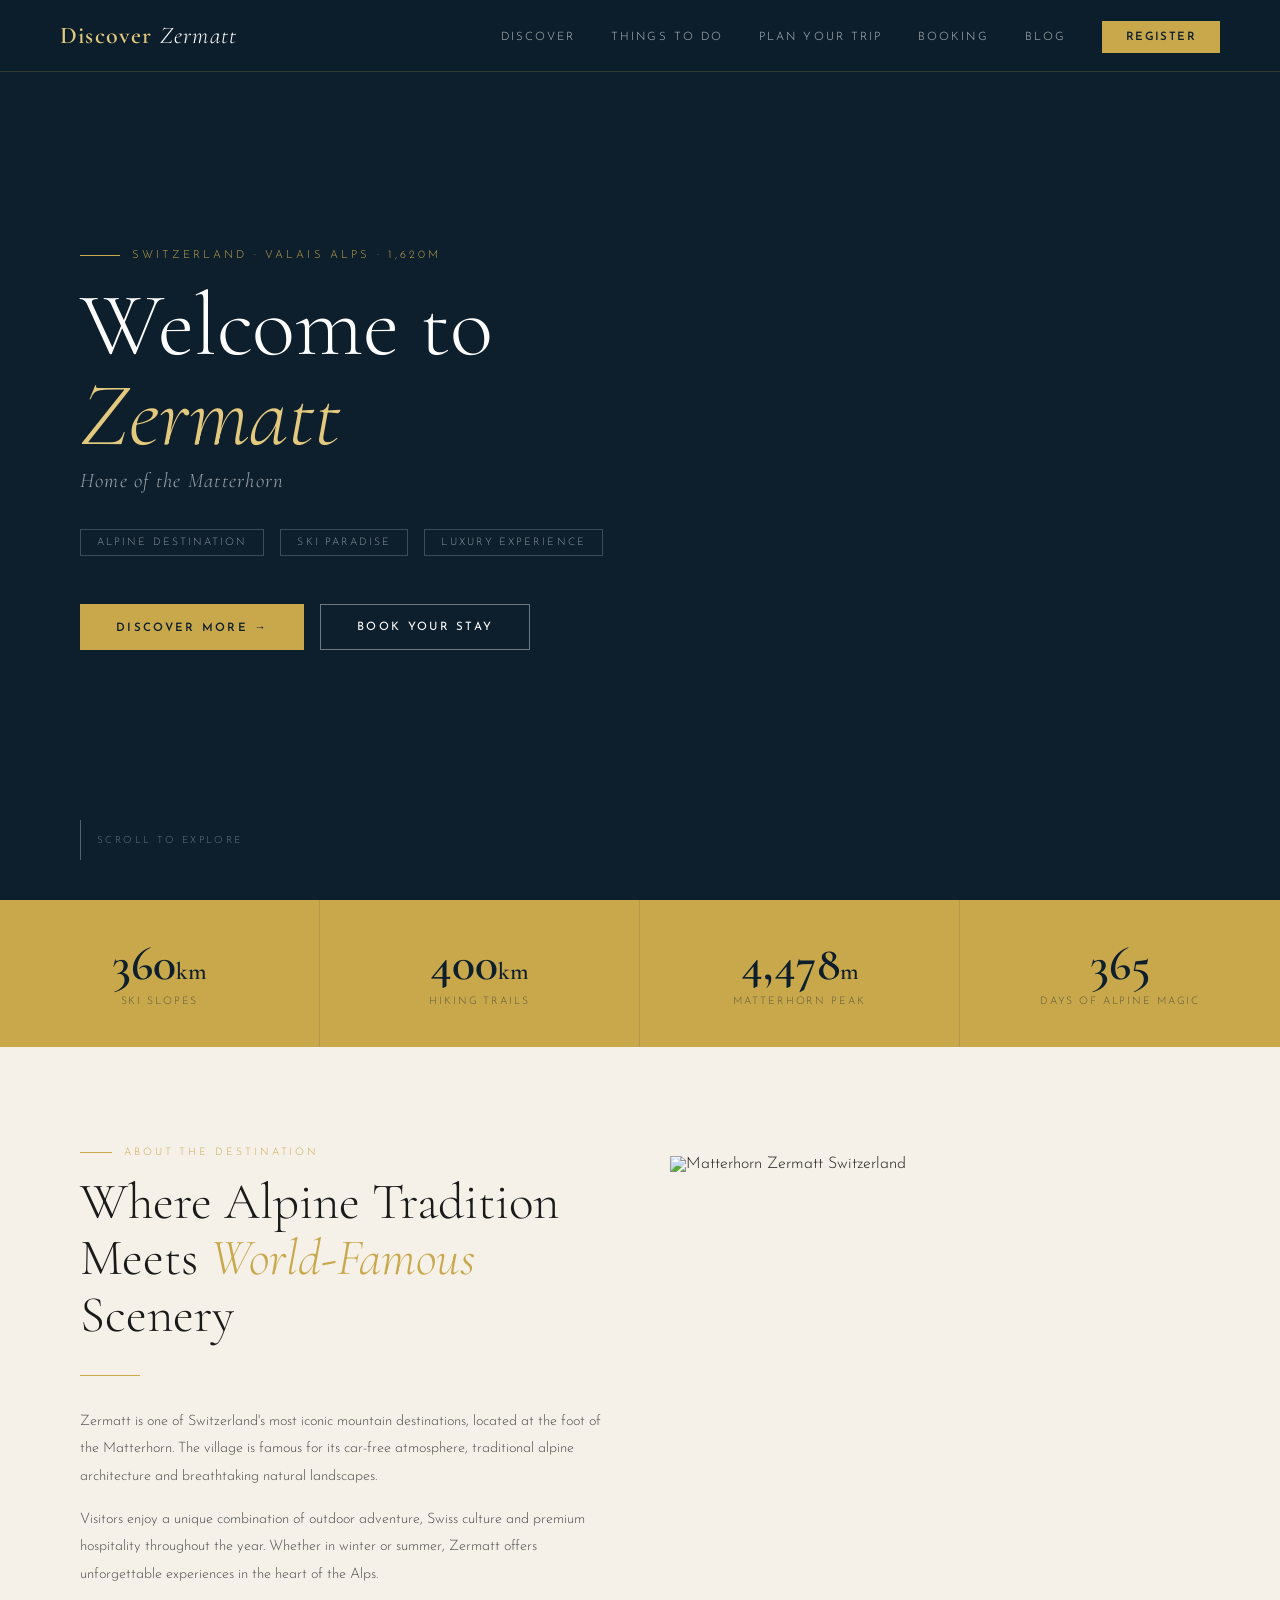
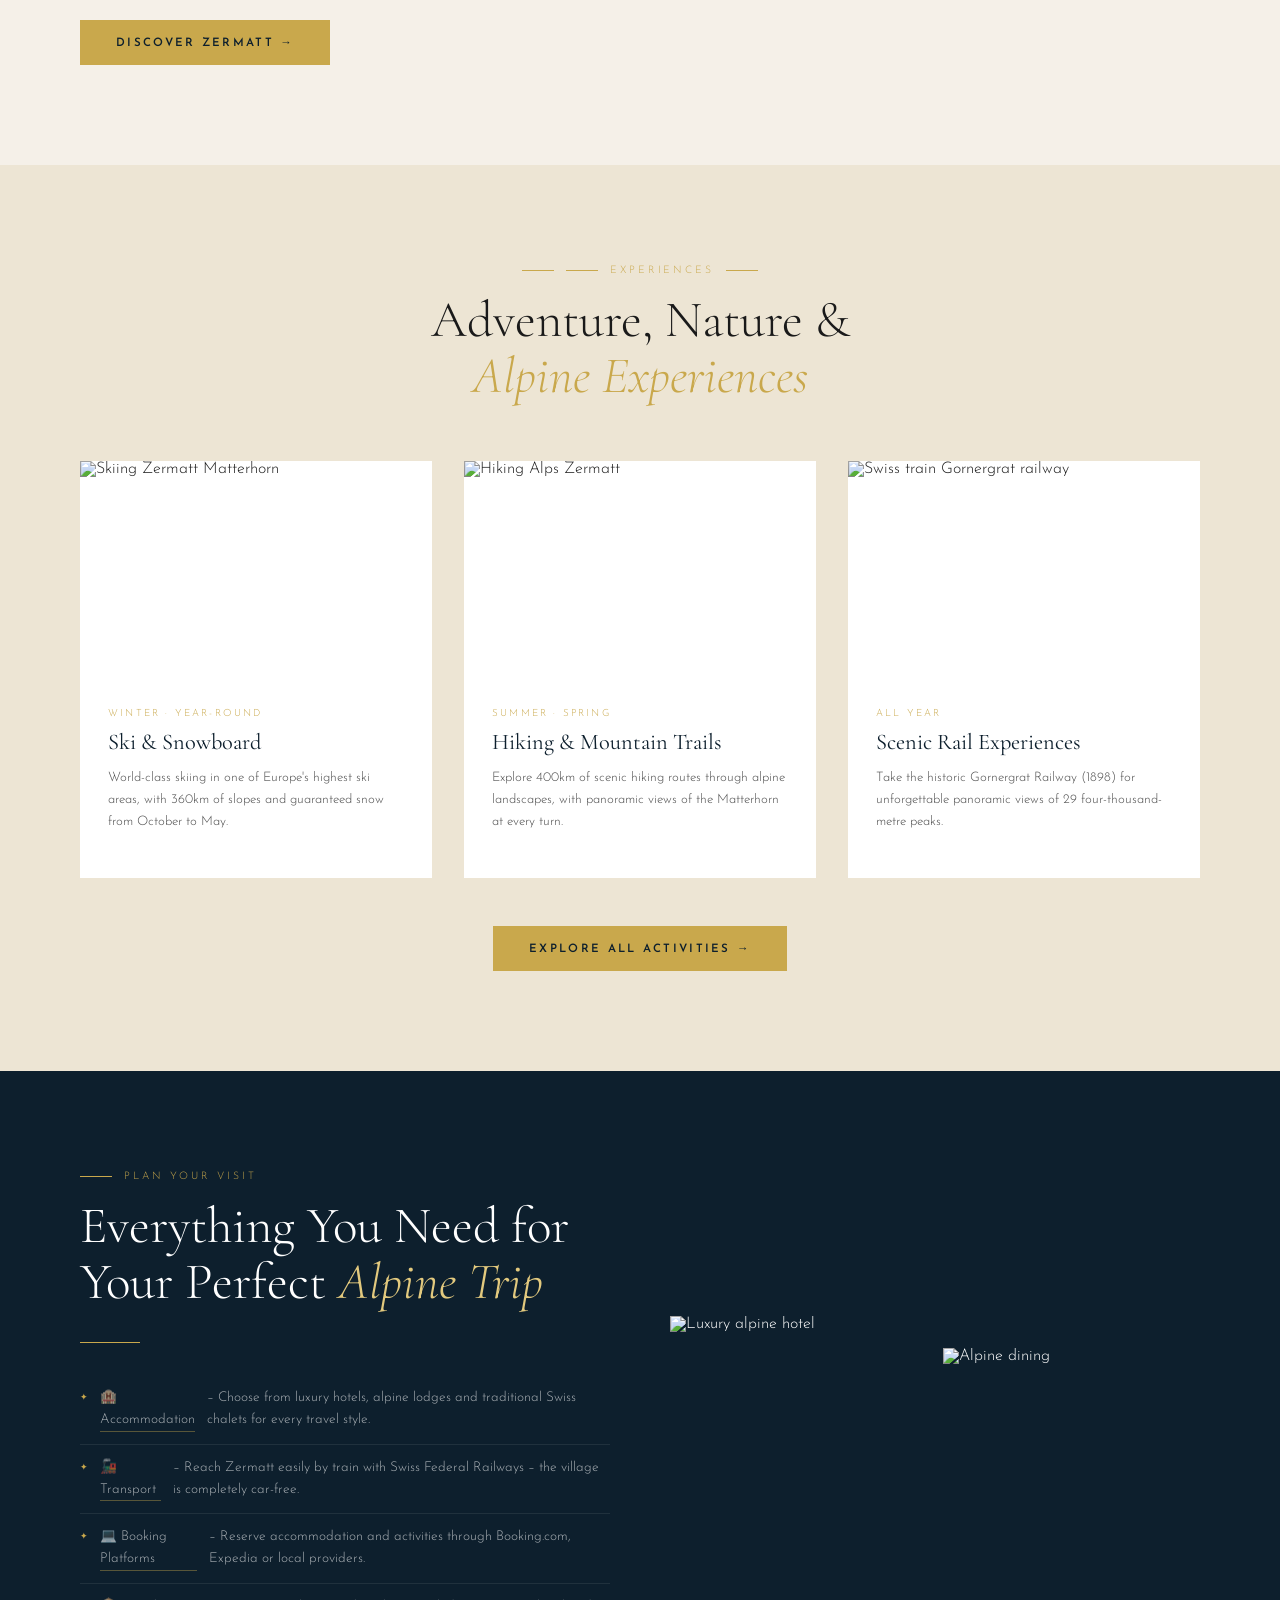
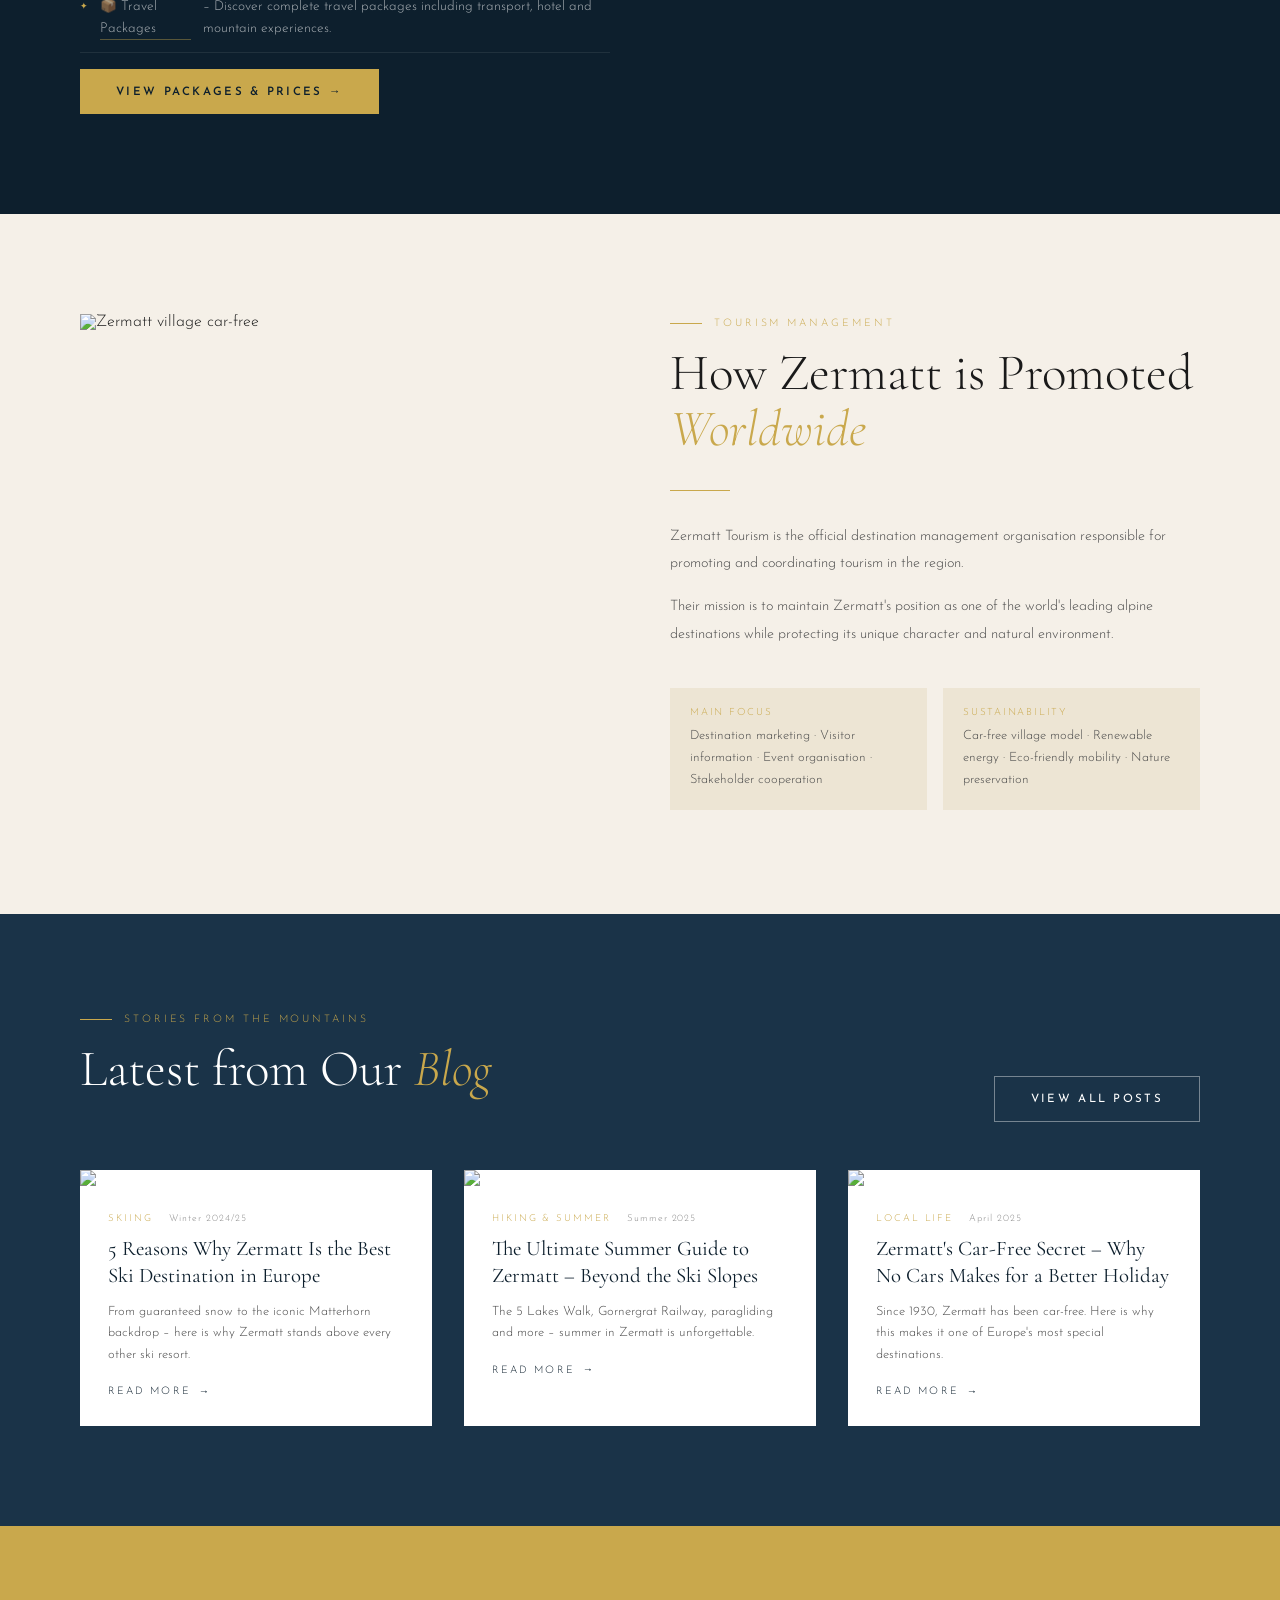
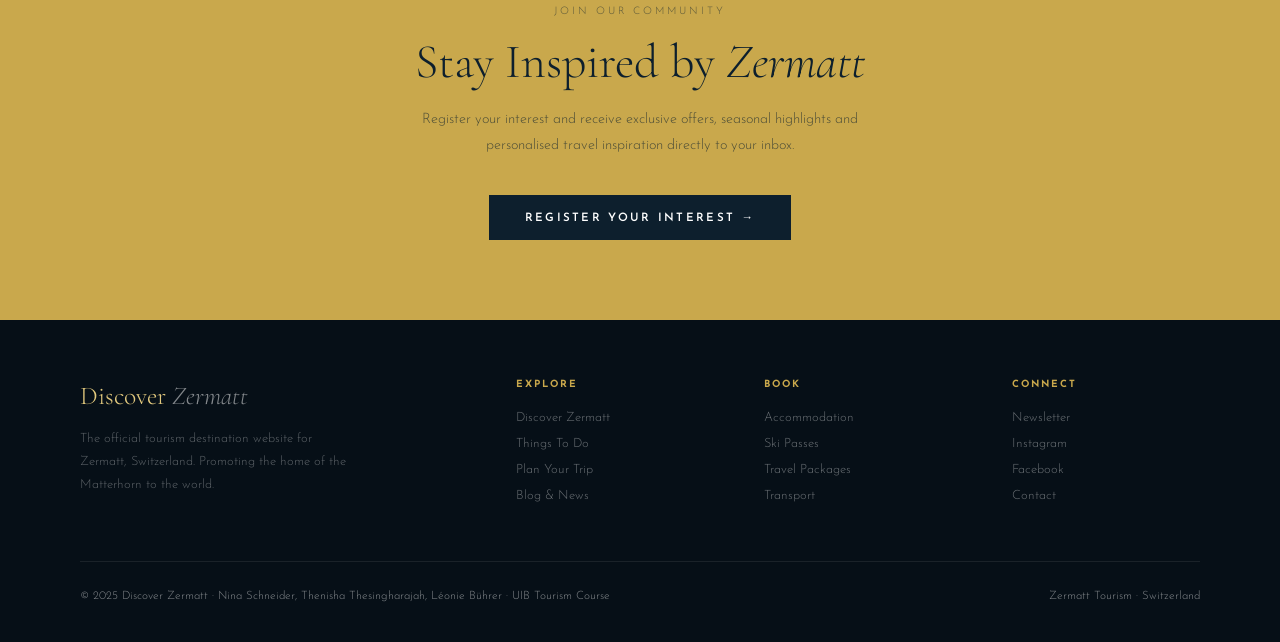
==== commit 01dcdae6: "Add files via upload" ====
--- a/index.html
+++ b/index.html
@@ -132,17 +132,17 @@
       <h2>Everything You Need for Your Perfect <em>Alpine Trip</em></h2>
       <div class="gold-divider"></div>
       <ul class="styled-list">
-        <li>Choose from luxury hotels, alpine lodges and traditional Swiss chalets for every travel style.</li>
-        <li>Reach Zermatt easily by train with Swiss Federal Railways – the village is completely car-free.</li>
-        <li>Reserve accommodation and activities through Booking.com, Expedia or local providers.</li>
-        <li>Discover complete travel packages including transport, hotel and mountain experiences.</li>
+        <li><a href="booking.html#accommodation" style="color:inherit;text-decoration:none;border-bottom:1px solid rgba(201,168,76,0.4);transition:color 0.3s;" onmouseover="this.style.color='#e2c97e'" onmouseout="this.style.color='inherit'">🏨 Accommodation</a> – Choose from luxury hotels, alpine lodges and traditional Swiss chalets for every travel style.</li>
+        <li><a href="booking.html#transport" style="color:inherit;text-decoration:none;border-bottom:1px solid rgba(201,168,76,0.4);transition:color 0.3s;" onmouseover="this.style.color='#e2c97e'" onmouseout="this.style.color='inherit'">🚂 Transport</a> – Reach Zermatt easily by train with Swiss Federal Railways – the village is completely car-free.</li>
+        <li><a href="booking.html" style="color:inherit;text-decoration:none;border-bottom:1px solid rgba(201,168,76,0.4);transition:color 0.3s;" onmouseover="this.style.color='#e2c97e'" onmouseout="this.style.color='inherit'">💻 Booking Platforms</a> – Reserve accommodation and activities through Booking.com, Expedia or local providers.</li>
+        <li><a href="booking.html#packages" style="color:inherit;text-decoration:none;border-bottom:1px solid rgba(201,168,76,0.4);transition:color 0.3s;" onmouseover="this.style.color='#e2c97e'" onmouseout="this.style.color='inherit'">📦 Travel Packages</a> – Discover complete travel packages including transport, hotel and mountain experiences.</li>
       </ul>
       <br>
       <a href="booking.html" class="btn-primary">View Packages & Prices →</a>
     </div>
     <div style="display:grid;grid-template-columns:1fr 1fr;gap:16px;">
       <img src="https://images.unsplash.com/photo-1542314831-068cd1dbfeeb?w=400&q=80" alt="Luxury alpine hotel" style="width:100%;height:220px;object-fit:cover;">
-      <img src="https://images.unsplash.com/photo-1555396273-367ea4eb4db5?w=400&q=80" alt="Alpine dining" style="width:100%;height:220px;object-fit:cover;margin-top:32px;">
+      <img src="https://images.unsplash.com/photo-1414235077428-338989a2e8c0?w=400&q=80" alt="Alpine dining" style="width:100%;height:220px;object-fit:cover;margin-top:32px;">
     </div>
   </div>
 </section>
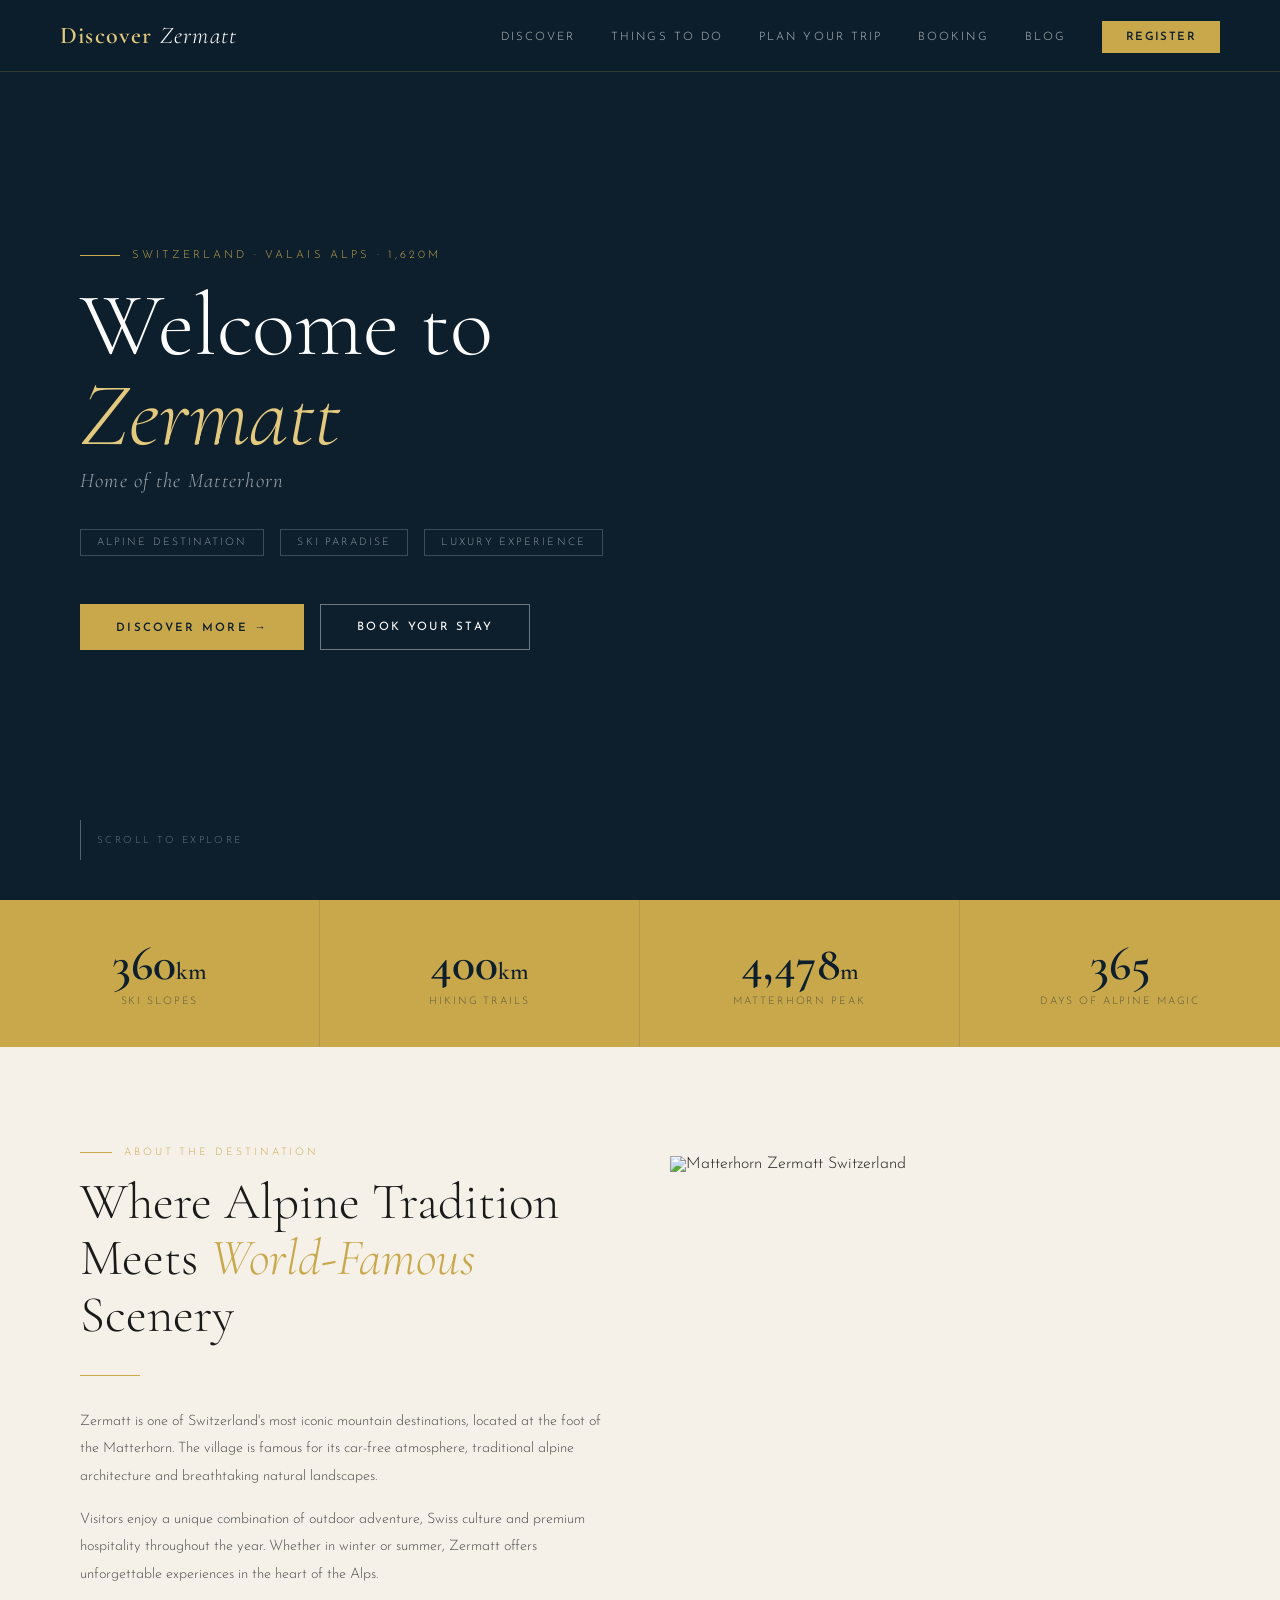
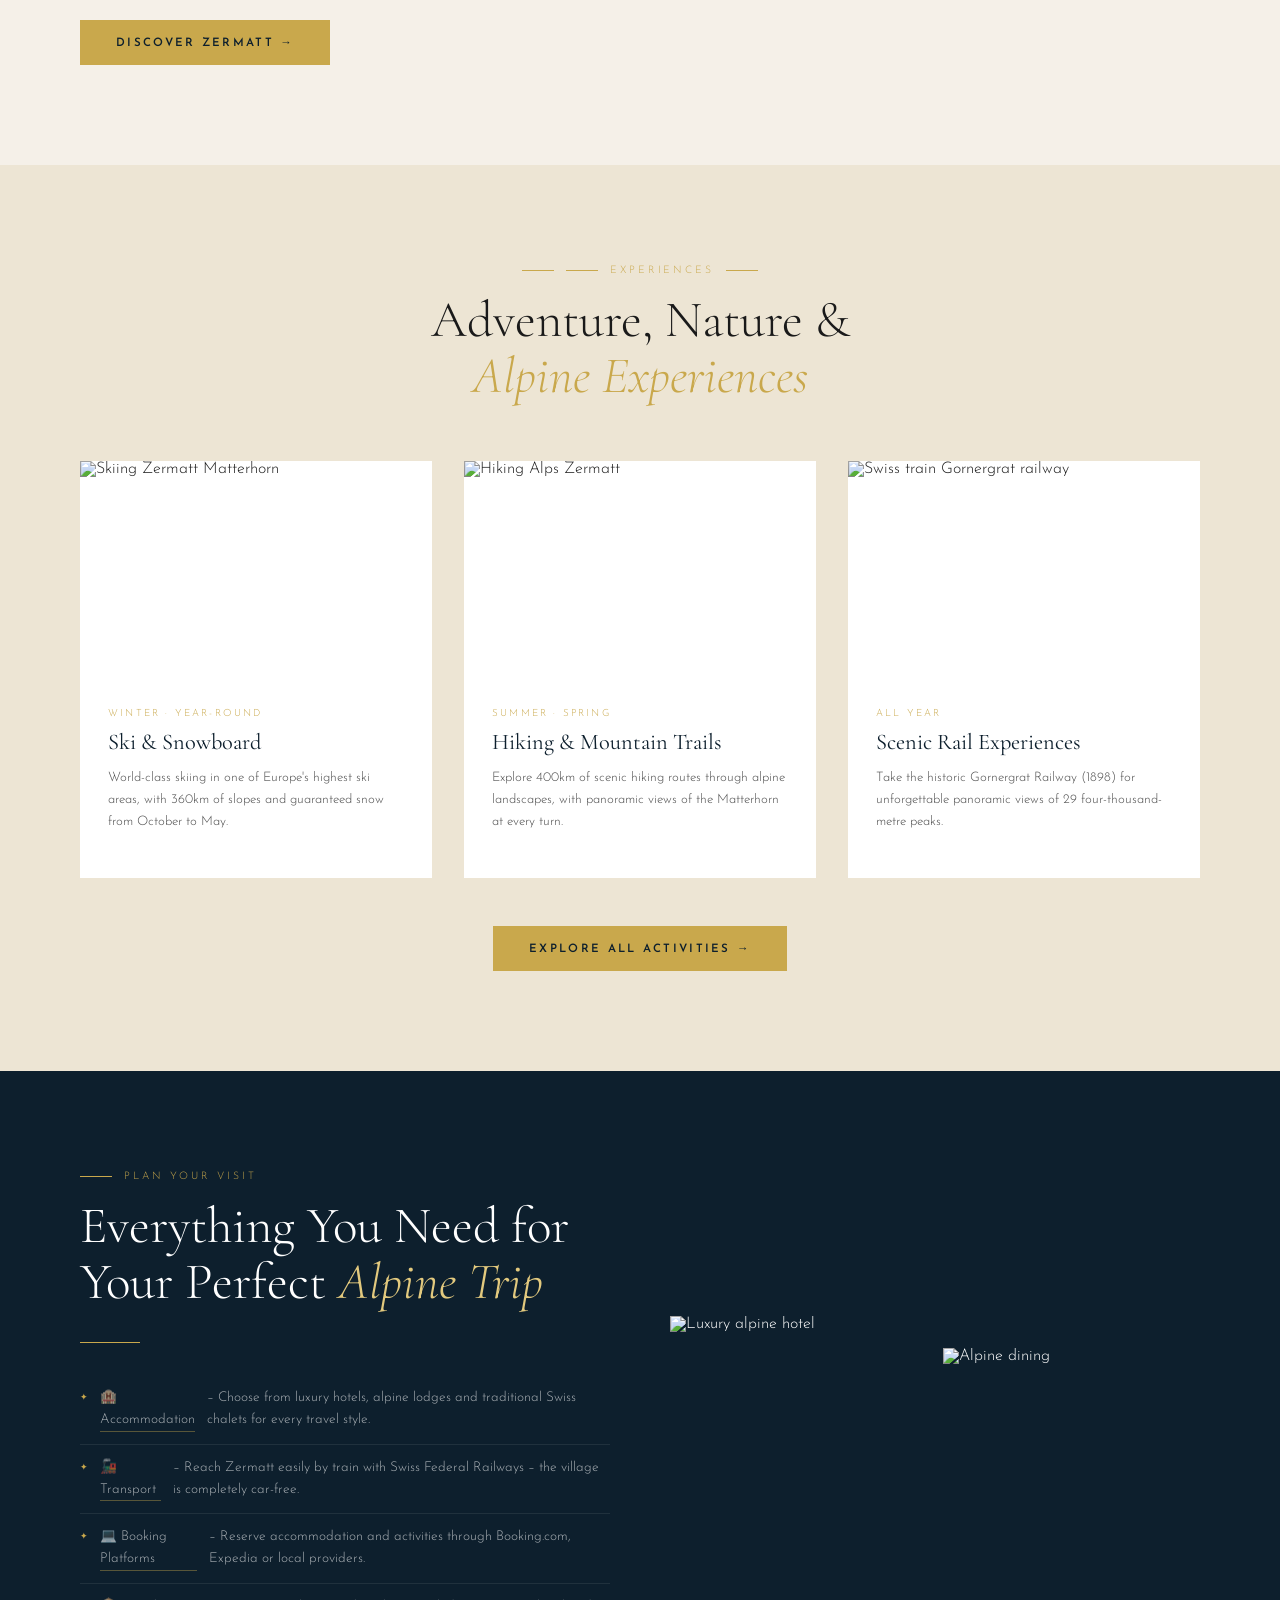
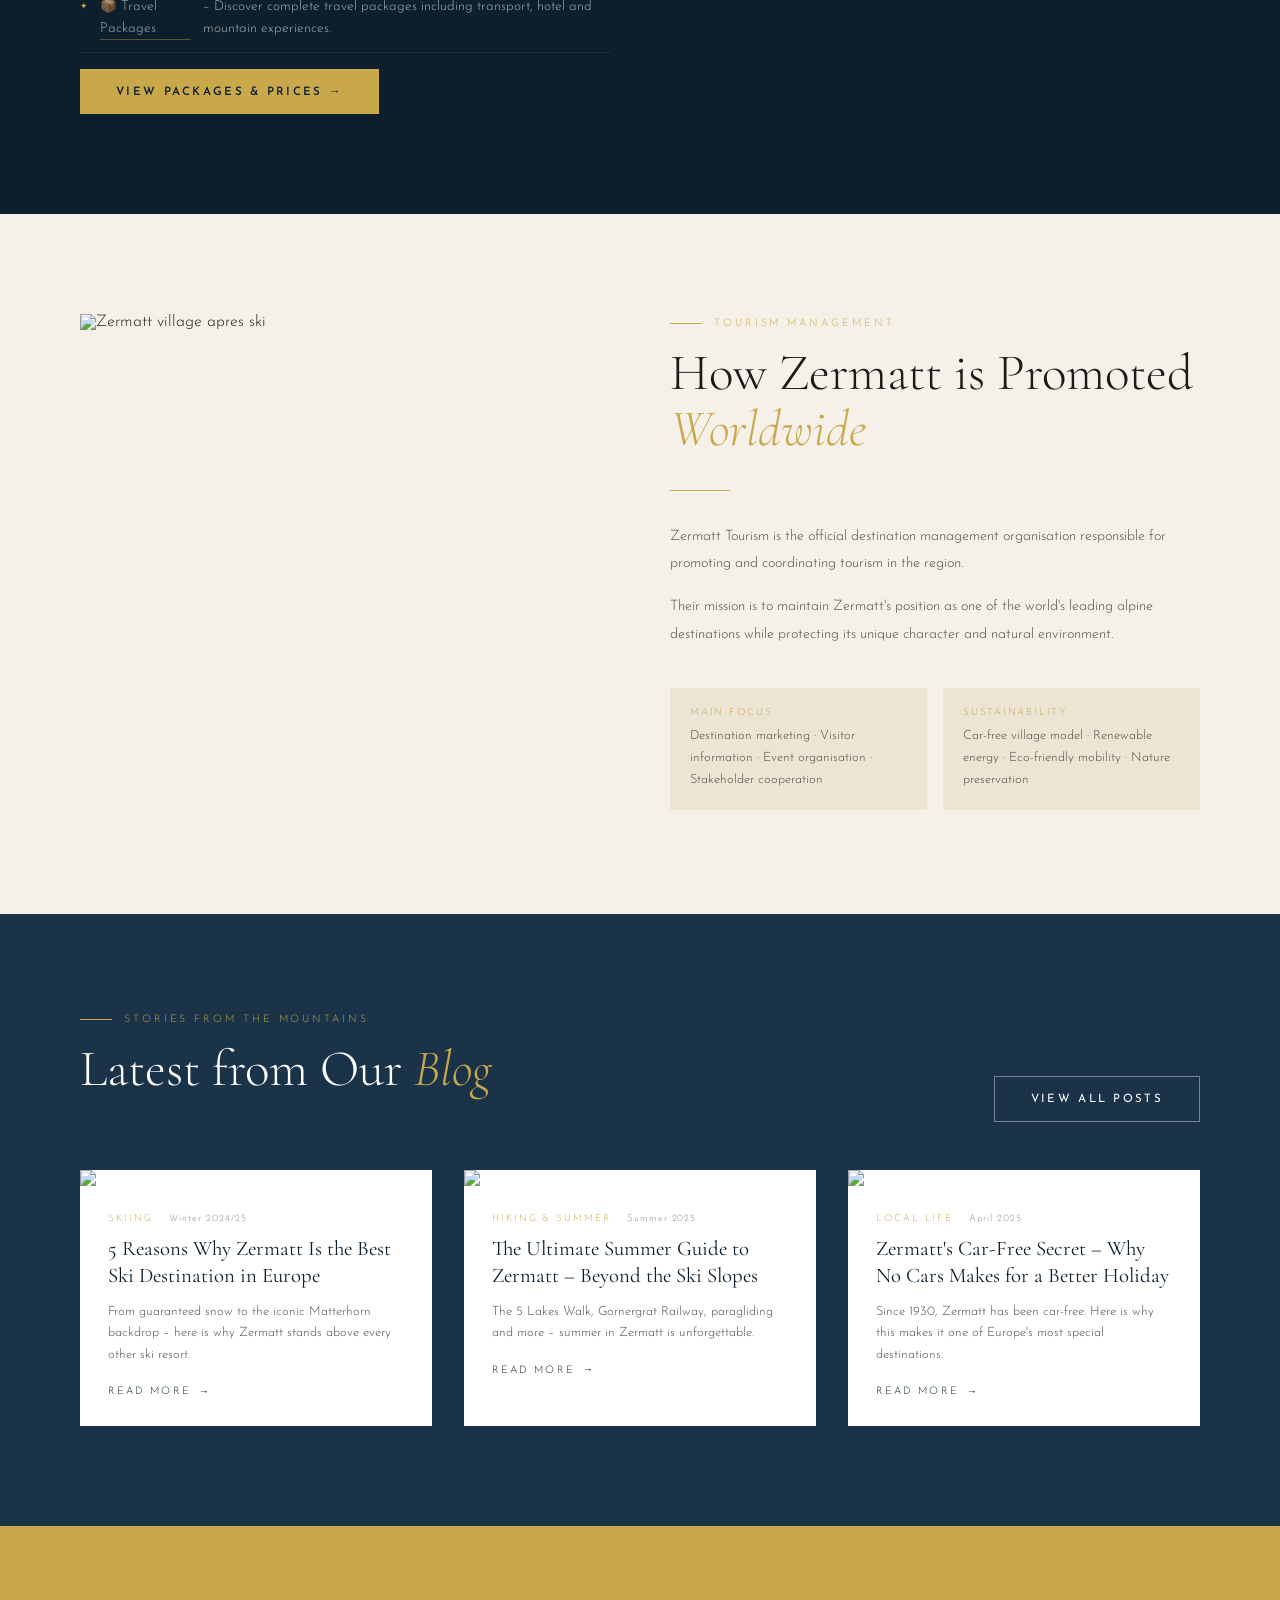
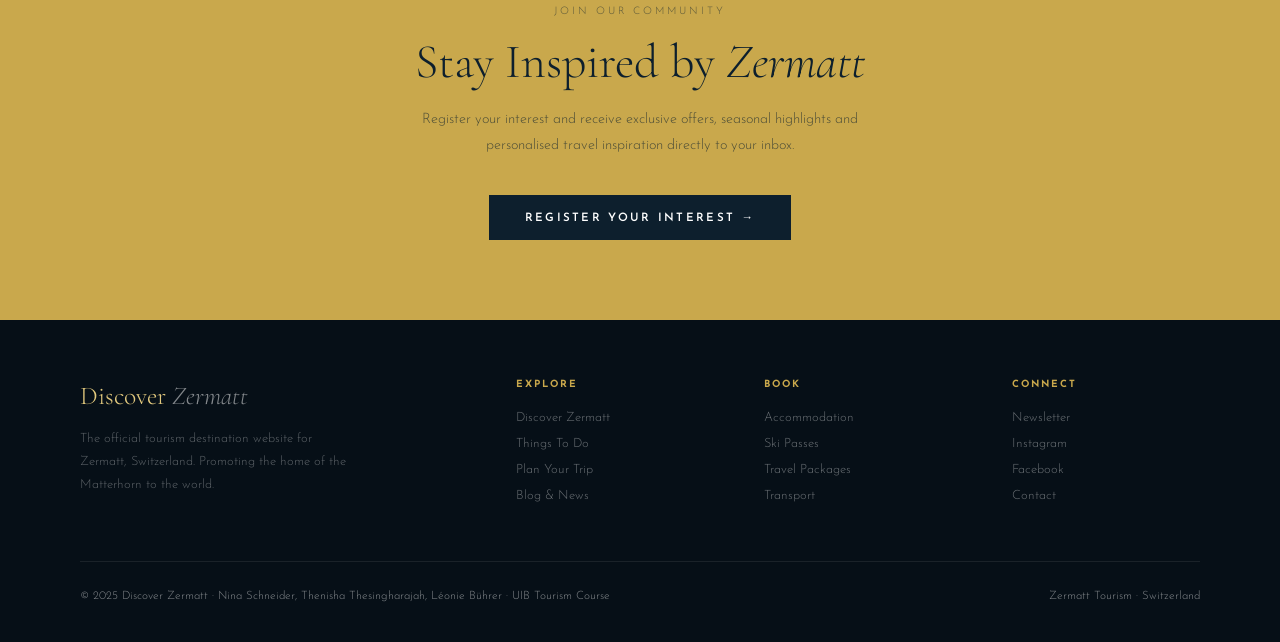
==== commit cd9360ec: "Add files via upload" ====
--- a/index.html
+++ b/index.html
@@ -78,7 +78,7 @@
       <a href="discover.html" class="btn-primary">Discover Zermatt →</a>
     </div>
     <div class="img-frame">
-      <img src="https://images.unsplash.com/photo-1506905925346-21bda4d32df4?w=800&q=80" alt="Matterhorn Zermatt Switzerland">
+      <img src="images/matterhorn-winter.jpeg" alt="Matterhorn Zermatt Switzerland">
     </div>
   </div>
 </section>
@@ -95,7 +95,7 @@
   </div>
   <div class="grid-3">
     <div class="card">
-      <img class="card-img" src="https://images.unsplash.com/photo-1551698618-1dfe5d97d256?w=600&q=80" alt="Skiing Zermatt Matterhorn">
+      <img class="card-img" src="images/matterhorn-winter.jpeg" alt="Skiing Zermatt Matterhorn">
       <div class="card-body">
         <div class="card-label">Winter · Year-Round</div>
         <h3>Ski & Snowboard</h3>
@@ -103,7 +103,7 @@
       </div>
     </div>
     <div class="card">
-      <img class="card-img" src="https://images.unsplash.com/photo-1464822759023-fed622ff2c3b?w=600&q=80" alt="Hiking Alps Zermatt">
+      <img class="card-img" src="images/hiker.jpeg" alt="Hiking Alps Zermatt">
       <div class="card-body">
         <div class="card-label">Summer · Spring</div>
         <h3>Hiking & Mountain Trails</h3>
@@ -111,7 +111,7 @@
       </div>
     </div>
     <div class="card">
-      <img class="card-img" src="https://images.unsplash.com/photo-1544198365-f5d60b6d8190?w=600&q=80" alt="Swiss train Gornergrat railway">
+      <img class="card-img" src="images/train-alps.jpeg" alt="Swiss train Gornergrat railway">
       <div class="card-body">
         <div class="card-label">All Year</div>
         <h3>Scenic Rail Experiences</h3>
@@ -141,8 +141,8 @@
       <a href="booking.html" class="btn-primary">View Packages & Prices →</a>
     </div>
     <div style="display:grid;grid-template-columns:1fr 1fr;gap:16px;">
-      <img src="https://images.unsplash.com/photo-1542314831-068cd1dbfeeb?w=400&q=80" alt="Luxury alpine hotel" style="width:100%;height:220px;object-fit:cover;">
-      <img src="https://images.unsplash.com/photo-1414235077428-338989a2e8c0?w=400&q=80" alt="Alpine dining" style="width:100%;height:220px;object-fit:cover;margin-top:32px;">
+      <img src="images/spa.jpeg" alt="Luxury alpine hotel" style="width:100%;height:220px;object-fit:cover;">
+      <img src="images/chalets-snow.jpeg" alt="Alpine dining" style="width:100%;height:220px;object-fit:cover;margin-top:32px;">
     </div>
   </div>
 </section>
@@ -151,7 +151,7 @@
 <section class="section section-cream">
   <div class="grid-2">
     <div class="img-frame">
-      <img src="https://images.unsplash.com/photo-1531210483974-4f8205d03263?w=800&q=80" alt="Zermatt village car-free">
+      <img src="images/apres-ski.jpeg" alt="Zermatt village apres ski">
     </div>
     <div>
       <div class="section-label">Tourism Management</div>
@@ -185,7 +185,7 @@
   </div>
   <div class="grid-3">
     <div class="blog-card">
-      <img src="https://images.unsplash.com/photo-1551698618-1dfe5d97d256?w=600&q=80" alt="Skiing Matterhorn">
+      <img src="images/matterhorn-winter.jpeg" alt="Matterhorn winter skiing">
       <div class="blog-body">
         <div class="blog-meta">
           <span class="blog-cat">Skiing</span>
@@ -197,7 +197,7 @@
       </div>
     </div>
     <div class="blog-card">
-      <img src="https://images.unsplash.com/photo-1464822759023-fed622ff2c3b?w=600&q=80" alt="Hiking summer Alps">
+      <img src="images/hiker.jpeg" alt="Hiking in the Alps">
       <div class="blog-body">
         <div class="blog-meta">
           <span class="blog-cat">Hiking & Summer</span>
@@ -209,7 +209,7 @@
       </div>
     </div>
     <div class="blog-card">
-      <img src="https://images.unsplash.com/photo-1531210483974-4f8205d03263?w=600&q=80" alt="Zermatt village car-free">
+      <img src="images/apres-ski.jpeg" alt="Zermatt village apres ski">
       <div class="blog-body">
         <div class="blog-meta">
           <span class="blog-cat">Local Life</span>
